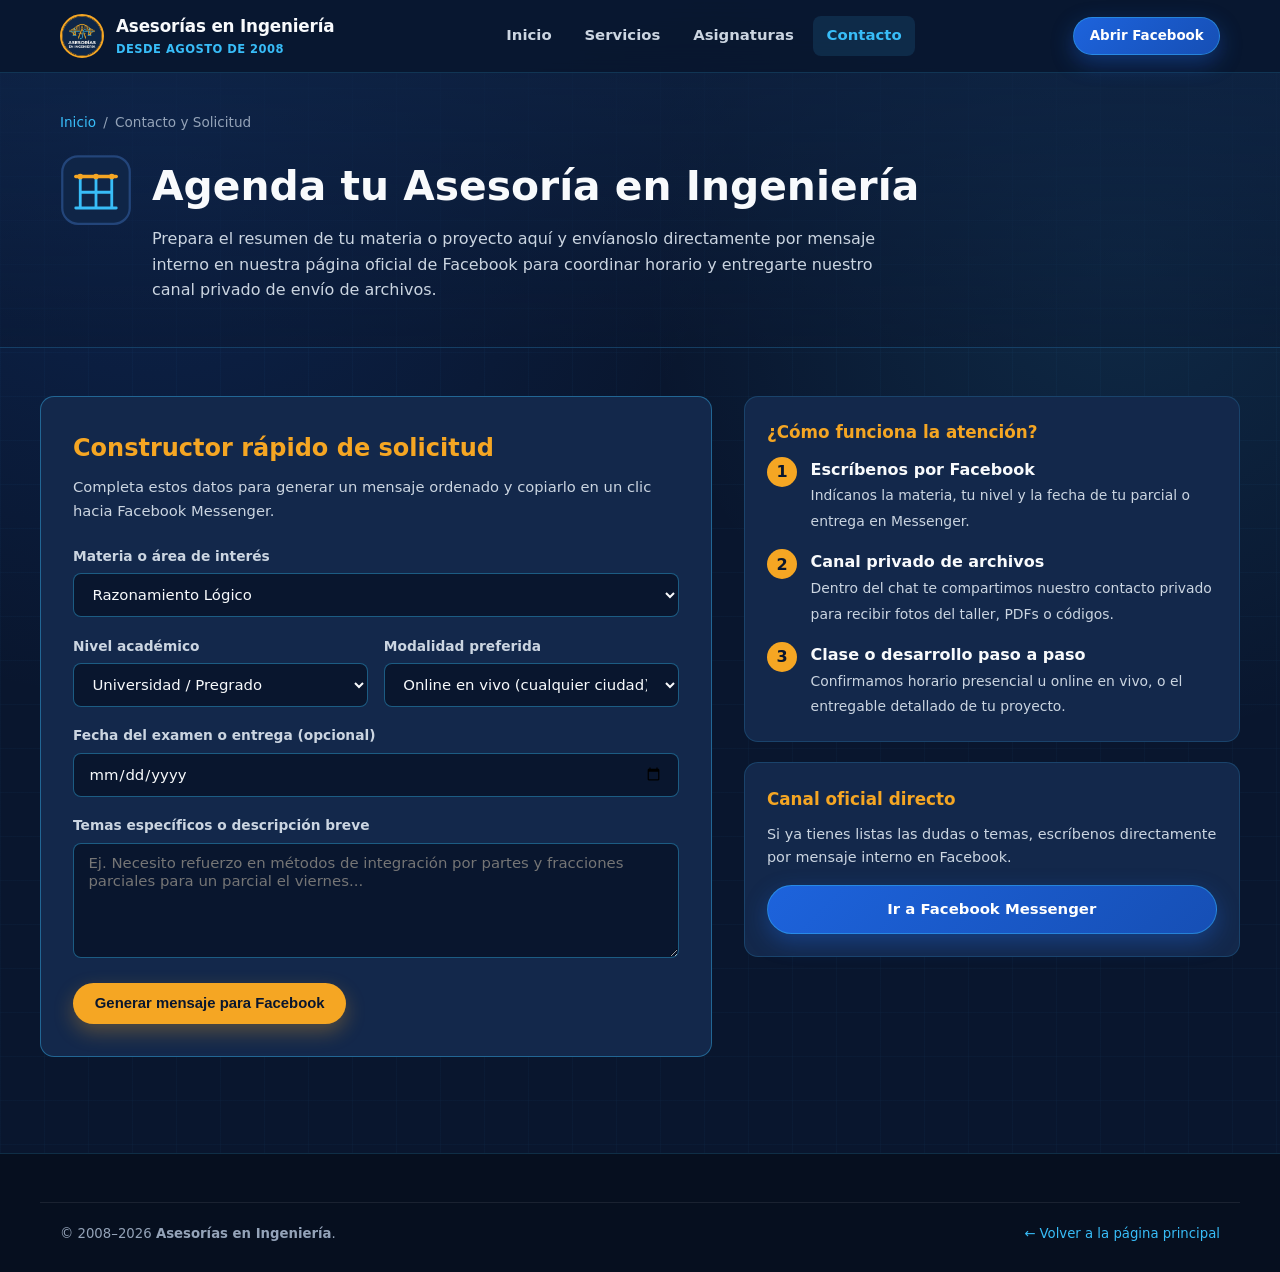
==== contacto.html @ eb4e6930 "feat: rediseño completo del sitio Asesorías en Ingeniería" ====
<!DOCTYPE html>
<html lang="es">

<head>
  <meta charset="utf-8">
  <meta name="viewport" content="width=device-width, initial-scale=1.0">
  <title>Contacto y Solicitud de Asesoría | Asesorías en Ingeniería</title>
  <meta name="description" content="Solicita clases particulares, asesoría en trabajos escritos o preparación de parciales en Asesorías en Ingeniería vía Facebook Messenger.">

  <link rel="icon" href="favicon.ico" sizes="any">
  <link rel="icon" type="image/png" sizes="32x32" href="assets/img/brand/favicon-32x32.png">
  <link rel="apple-touch-icon" href="assets/img/brand/apple-touch-icon.png">

  <link rel="stylesheet" href="assets/css/main.css">
  <link rel="stylesheet" href="assets/css/subject.css">
</head>

<body>

  <header id="site-header" class="site-header">
    <div class="container nav-inner">
      <a href="index.html" class="brand-link">
        <img src="assets/img/brand/logo-badge.png" alt="Logo Asesorías en Ingeniería">
        <div class="brand-text">
          Asesorías en Ingeniería
          <span>Desde agosto de 2008</span>
        </div>
      </a>

      <nav aria-label="Navegación principal">
        <ul id="nav-menu" class="nav-menu">
          <li><a href="index.html" class="nav-link">Inicio</a></li>
          <li><a href="index.html#servicios" class="nav-link">Servicios</a></li>
          <li><a href="index.html#materias" class="nav-link">Asignaturas</a></li>
          <li><a href="contacto.html" class="nav-link active">Contacto</a></li>
        </ul>
      </nav>

      <div class="nav-actions">
        <a href="https://www.facebook.com/eulerasesoriaspagina" target="_blank" rel="noopener noreferrer" class="btn btn-primary btn-sm">
          <span class="btn-text-hide">Abrir Facebook</span>
        </a>
        <button id="nav-toggle" class="nav-toggle" aria-label="Abrir menú" aria-expanded="false">
          <svg width="22" height="22" viewBox="0 0 24 24" fill="none" stroke="currentColor" stroke-width="2.2"><path d="M4 6h16M4 12h16M4 18h16"/></svg>
        </button>
      </div>
    </div>
  </header>

  <main>
    <section class="sub-hero">
      <div class="container">
        <nav class="breadcrumbs" aria-label="Ruta de navegación">
          <a href="index.html">Inicio</a>
          <span>/</span>
          <span>Contacto y Solicitud</span>
        </nav>

        <div class="sub-hero-head">
          <img class="sub-hero-icon" src="assets/img/icons/ingenieria-civil.svg" alt="Icono contacto">
          <div>
            <h1>Agenda tu Asesoría en Ingeniería</h1>
            <p>Prepara el resumen de tu materia o proyecto aquí y envíanoslo directamente por mensaje interno en nuestra página oficial de Facebook para coordinar horario y entregarte nuestro canal privado de envío de archivos.</p>
          </div>
        </div>
      </div>
    </section>

    <section class="container contact-grid">
      <div class="form-card">
        <h2 style="color:var(--gold); margin-bottom:0.5rem;">Constructor rápido de solicitud</h2>
        <p style="color:var(--text-muted); font-size:0.92rem; margin-bottom:1.4rem;">Completa estos datos para generar un mensaje ordenado y copiarlo en un clic hacia Facebook Messenger.</p>

        <form id="advisory-form">
          <div class="form-group">
            <label for="materia">Materia o área de interés</label>
            <select id="materia" class="form-control" required></select>
          </div>

          <div class="form-row">
            <div class="form-group">
              <label for="nivel">Nivel académico</label>
              <select id="nivel" class="form-control">
                <option value="Universidad / Pregrado">Universidad / Pregrado</option>
                <option value="Colegio / Bachillerato">Colegio / Bachillerato</option>
                <option value="Examen de admisión (UdeA / otros)">Examen de admisión (UdeA / otros)</option>
                <option value="Proyecto profesional / Posgrado">Proyecto profesional / Posgrado</option>
              </select>
            </div>

            <div class="form-group">
              <label for="modalidad">Modalidad preferida</label>
              <select id="modalidad" class="form-control">
                <option value="Online en vivo (cualquier ciudad)">Online en vivo (cualquier ciudad)</option>
                <option value="Presencial (Medellín y alrededores)">Presencial (Medellín y alrededores)</option>
                <option value="Revisión / desarrollo de trabajo escrito">Revisión / desarrollo de trabajo escrito</option>
              </select>
            </div>
          </div>

          <div class="form-group">
            <label for="fecha">Fecha del examen o entrega (opcional)</label>
            <input id="fecha" type="date" class="form-control">
          </div>

          <div class="form-group">
            <label for="detalle">Temas específicos o descripción breve</label>
            <textarea id="detalle" class="form-control" placeholder="Ej. Necesito refuerzo en métodos de integración por partes y fracciones parciales para un parcial el viernes..."></textarea>
          </div>

          <button type="submit" class="btn btn-gold">Generar mensaje para Facebook</button>
        </form>

        <div id="message-preview" class="preview-box" aria-live="polite">
          <pre id="preview-text"></pre>
          <div style="display:flex; flex-wrap:wrap; align-items:center; gap:0.75rem;">
            <button id="copy-message-btn" type="button" class="btn btn-outline btn-sm">Copiar mensaje</button>
            <a href="https://www.facebook.com/eulerasesoriaspagina" target="_blank" rel="noopener noreferrer" class="btn btn-primary btn-sm">Abrir página de Facebook →</a>
            <span id="copy-feedback" class="copy-feedback"></span>
          </div>
        </div>
      </div>

      <aside class="subject-sidebar">
        <div class="side-card">
          <h3>¿Cómo funciona la atención?</h3>
          <ul class="steps-list">
            <li>
              <span class="step-num">1</span>
              <div>
                <strong style="display:block; color:var(--text-main);">Escríbenos por Facebook</strong>
                <span style="font-size:0.87rem; color:var(--text-muted);">Indícanos la materia, tu nivel y la fecha de tu parcial o entrega en Messenger.</span>
              </div>
            </li>
            <li>
              <span class="step-num">2</span>
              <div>
                <strong style="display:block; color:var(--text-main);">Canal privado de archivos</strong>
                <span style="font-size:0.87rem; color:var(--text-muted);">Dentro del chat te compartimos nuestro contacto privado para recibir fotos del taller, PDFs o códigos.</span>
              </div>
            </li>
            <li>
              <span class="step-num">3</span>
              <div>
                <strong style="display:block; color:var(--text-main);">Clase o desarrollo paso a paso</strong>
                <span style="font-size:0.87rem; color:var(--text-muted);">Confirmamos horario presencial u online en vivo, o el entregable detallado de tu proyecto.</span>
              </div>
            </li>
          </ul>
        </div>

        <div class="side-card">
          <h3>Canal oficial directo</h3>
          <p>Si ya tienes listas las dudas o temas, escríbenos directamente por mensaje interno en Facebook.</p>
          <a href="https://www.facebook.com/eulerasesoriaspagina" target="_blank" rel="noopener noreferrer" class="btn btn-primary" style="width:100%;">Ir a Facebook Messenger</a>
        </div>
      </aside>
    </section>
  </main>

  <footer class="site-footer">
    <div class="container footer-bottom">
      <span>&copy; 2008–<span id="current-year">2026</span> <strong>Asesorías en Ingeniería</strong>.</span>
      <a href="index.html">← Volver a la página principal</a>
    </div>
  </footer>

  <script src="assets/js/data-materias.js"></script>
  <script src="assets/js/main.js"></script>
  <script src="assets/js/contact.js"></script>
</body>

</html>
---- assets/css/main.css ----
/* ==========================================================================
   Asesorías en Ingeniería — Main Design System
   Palette: Navy (#09162E / #0F2547), Royal (#1D63DC), Gold (#F5A623), Cyan (#38BDF8)
   ========================================================================== */

:root {
  --bg-deep: #09162e;
  --bg-navy: #0f2547;
  --bg-card: #13284b;
  --bg-card-hover: #18325d;
  --border-subtle: rgba(56, 189, 248, 0.18);
  --border-strong: rgba(56, 189, 248, 0.42);

  --royal: #1d63dc;
  --royal-hover: #2573f5;
  --cyan: #38bdf8;
  --gold: #f5a623;
  --gold-soft: rgba(245, 166, 35, 0.14);
  --cyan-soft: rgba(56, 189, 248, 0.12);

  --text-main: #f8fafc;
  --text-muted: #cbd5e1;
  --text-dim: #94a3b8;

  --radius-sm: 8px;
  --radius-md: 14px;
  --radius-lg: 20px;
  --shadow-card: 0 14px 34px rgba(3, 10, 24, 0.45);
  --shadow-glow: 0 0 28px rgba(56, 189, 248, 0.16);
  --transition: 0.25s cubic-bezier(0.22, 1, 0.36, 1);

  --font-sans: "Inter", "Segoe UI", system-ui, -apple-system, BlinkMacSystemFont, sans-serif;
  --font-mono: "JetBrains Mono", "Fira Code", ui-monospace, SFMono-Regular, monospace;
}

*,
*::before,
*::after {
  box-sizing: border-box;
  margin: 0;
  padding: 0;
}

html {
  scroll-behavior: smooth;
  scroll-padding-top: 86px;
}

body {
  font-family: var(--font-sans);
  background-color: var(--bg-deep);
  background-image:
    radial-gradient(circle at 12% 10%, rgba(29, 99, 220, 0.18), transparent 36%),
    radial-gradient(circle at 88% 20%, rgba(56, 189, 248, 0.12), transparent 32%),
    linear-gradient(rgba(56, 189, 248, 0.03) 1px, transparent 1px),
    linear-gradient(90deg, rgba(56, 189, 248, 0.03) 1px, transparent 1px);
  background-size: 100% 100%, 100% 100%, 44px 44px, 44px 44px;
  color: var(--text-main);
  line-height: 1.6;
  min-height: 100vh;
  overflow-x: hidden;
}

img {
  max-width: 100%;
  display: block;
}

a {
  color: var(--cyan);
  text-decoration: none;
  transition: color var(--transition);
}

a:hover {
  color: var(--gold);
}

.container {
  width: 100%;
  max-width: 1200px;
  margin: 0 auto;
  padding: 0 1.25rem;
}

/* ======================== Header & Navigation ======================== */
.site-header {
  position: fixed;
  top: 0;
  left: 0;
  right: 0;
  z-index: 1000;
  background: rgba(9, 22, 46, 0.88);
  backdrop-filter: blur(14px);
  -webkit-backdrop-filter: blur(14px);
  border-bottom: 1px solid var(--border-subtle);
  transition: box-shadow var(--transition), background var(--transition);
}

.site-header.scrolled {
  background: rgba(9, 22, 46, 0.96);
  box-shadow: 0 10px 30px rgba(0, 0, 0, 0.45);
}

.nav-inner {
  display: flex;
  align-items: center;
  justify-content: space-between;
  gap: 1rem;
  min-height: 72px;
}

.brand-link {
  display: flex;
  align-items: center;
  gap: 0.75rem;
  color: var(--text-main);
  font-weight: 800;
  font-size: 1.05rem;
  letter-spacing: -0.01em;
  flex-shrink: 0;
}

.brand-link:hover {
  color: var(--text-main);
}

.brand-link img {
  width: 44px;
  height: 44px;
  border-radius: 50%;
  border: 2px solid var(--gold);
  object-fit: cover;
}

.brand-text span {
  display: block;
  font-size: 0.72rem;
  font-weight: 600;
  color: var(--cyan);
  letter-spacing: 0.04em;
  text-transform: uppercase;
}

.nav-menu {
  display: flex;
  align-items: center;
  list-style: none;
  gap: 0.35rem;
}

.nav-link {
  display: inline-flex;
  align-items: center;
  gap: 0.35rem;
  padding: 0.5rem 0.85rem;
  border-radius: var(--radius-sm);
  color: var(--text-muted);
  font-weight: 600;
  font-size: 0.93rem;
  transition: background var(--transition), color var(--transition);
}

.nav-link:hover,
.nav-link.active {
  color: var(--text-main);
  background: rgba(56, 189, 248, 0.12);
}

.nav-link.active {
  color: var(--cyan);
}

/* Dropdown menu */
.nav-dropdown {
  position: relative;
}

.dropdown-panel {
  position: absolute;
  top: calc(100% + 0.5rem);
  left: 0;
  min-width: 260px;
  background: var(--bg-navy);
  border: 1px solid var(--border-strong);
  border-radius: var(--radius-md);
  padding: 0.5rem;
  box-shadow: var(--shadow-card);
  opacity: 0;
  visibility: hidden;
  transform: translateY(8px);
  transition: all 0.2s ease;
  list-style: none;
  z-index: 1010;
}

.nav-dropdown:hover .dropdown-panel,
.nav-dropdown:focus-within .dropdown-panel,
.nav-dropdown.open .dropdown-panel {
  opacity: 1;
  visibility: visible;
  transform: translateY(0);
}

.dropdown-panel a {
  display: flex;
  align-items: center;
  justify-content: space-between;
  padding: 0.5rem 0.75rem;
  border-radius: var(--radius-sm);
  color: var(--text-muted);
  font-size: 0.88rem;
  font-weight: 500;
}

.dropdown-panel a:hover {
  background: rgba(56, 189, 248, 0.12);
  color: var(--text-main);
}

.dropdown-label {
  font-size: 0.7rem;
  text-transform: uppercase;
  letter-spacing: 0.08em;
  color: var(--gold);
  padding: 0.45rem 0.75rem 0.2rem;
  font-weight: 700;
}

.nav-actions {
  display: flex;
  align-items: center;
  gap: 0.65rem;
}

.nav-toggle {
  display: none;
  background: rgba(255, 255, 255, 0.06);
  border: 1px solid var(--border-subtle);
  color: var(--text-main);
  width: 42px;
  height: 42px;
  border-radius: var(--radius-sm);
  cursor: pointer;
  align-items: center;
  justify-content: center;
}

/* ======================== Buttons ======================== */
.btn {
  display: inline-flex;
  align-items: center;
  justify-content: center;
  gap: 0.5rem;
  padding: 0.72rem 1.3rem;
  border-radius: 999px;
  font-weight: 700;
  font-size: 0.93rem;
  border: 1px solid transparent;
  cursor: pointer;
  transition: transform var(--transition), box-shadow var(--transition), background var(--transition), border-color var(--transition);
  text-decoration: none;
  white-space: nowrap;
}

.btn:hover {
  transform: translateY(-2px);
}

.btn-primary {
  background: linear-gradient(135deg, var(--royal), #164fb5);
  color: #ffffff;
  border-color: rgba(56, 189, 248, 0.45);
  box-shadow: 0 8px 22px rgba(29, 99, 220, 0.38);
}

.btn-primary:hover {
  color: #ffffff;
  background: linear-gradient(135deg, var(--royal-hover), var(--royal));
  box-shadow: 0 12px 28px rgba(29, 99, 220, 0.55);
}

.btn-gold {
  background: var(--gold);
  color: var(--bg-deep);
  box-shadow: 0 8px 20px rgba(245, 166, 35, 0.3);
}

.btn-gold:hover {
  color: var(--bg-deep);
  background: #ffb43b;
}

.btn-outline {
  background: rgba(19, 40, 75, 0.7);
  color: var(--text-main);
  border-color: var(--border-strong);
}

.btn-outline:hover {
  color: var(--cyan);
  border-color: var(--cyan);
  background: rgba(56, 189, 248, 0.1);
}

.btn-sm {
  padding: 0.48rem 0.95rem;
  font-size: 0.84rem;
}

/* ======================== Hero Section ======================== */
.hero {
  padding: 7.5rem 0 4.5rem;
  position: relative;
}

.hero-grid {
  display: grid;
  grid-template-columns: 1.12fr 0.88fr;
  gap: 2.75rem;
  align-items: center;
}

.hero-pill {
  display: inline-flex;
  align-items: center;
  gap: 0.5rem;
  background: var(--gold-soft);
  color: var(--gold);
  border: 1px solid rgba(245, 166, 35, 0.4);
  padding: 0.35rem 0.95rem;
  border-radius: 999px;
  font-size: 0.82rem;
  font-weight: 700;
  letter-spacing: 0.03em;
  margin-bottom: 1.15rem;
}

.hero-pill .dot {
  width: 8px;
  height: 8px;
  border-radius: 50%;
  background: var(--gold);
  box-shadow: 0 0 10px var(--gold);
}

.hero h1 {
  font-size: clamp(2.15rem, 4.2vw, 3.35rem);
  line-height: 1.12;
  font-weight: 800;
  letter-spacing: -0.02em;
  margin-bottom: 1.15rem;
}

.hero h1 .accent {
  color: var(--cyan);
}

.hero-lead {
  font-size: 1.07rem;
  color: var(--text-muted);
  margin-bottom: 1.6rem;
  max-width: 600px;
}

.hero-cta {
  display: flex;
  flex-wrap: wrap;
  gap: 0.85rem;
  margin-bottom: 1.65rem;
}

.hero-trust {
  display: flex;
  flex-wrap: wrap;
  gap: 1.2rem;
  color: var(--text-dim);
  font-size: 0.88rem;
}

.hero-trust span {
  display: inline-flex;
  align-items: center;
  gap: 0.4rem;
}

.hero-trust strong {
  color: var(--text-main);
}

.hero-card {
  background: var(--bg-card);
  border: 1px solid var(--border-strong);
  border-radius: var(--radius-lg);
  overflow: hidden;
  box-shadow: var(--shadow-card), var(--shadow-glow);
}

.hero-card-media {
  position: relative;
  aspect-ratio: 16 / 10;
  overflow: hidden;
}

.hero-card-media img {
  width: 100%;
  height: 100%;
  object-fit: cover;
}

.hero-card-overlay {
  position: absolute;
  inset: auto 0 0 0;
  padding: 1rem 1.25rem;
  background: linear-gradient(transparent, rgba(9, 22, 46, 0.94));
  display: flex;
  align-items: center;
  justify-content: space-between;
  gap: 0.75rem;
}

.hero-card-overlay span {
  font-size: 0.83rem;
  color: var(--cyan);
  font-weight: 700;
}

.hero-stats {
  display: grid;
  grid-template-columns: repeat(3, 1fr);
  border-top: 1px solid var(--border-subtle);
}

.stat-item {
  padding: 1rem 0.75rem;
  text-align: center;
}

.stat-item + .stat-item {
  border-left: 1px solid var(--border-subtle);
}

.stat-value {
  display: block;
  font-size: 1.3rem;
  font-weight: 800;
  color: var(--gold);
}

.stat-label {
  font-size: 0.77rem;
  color: var(--text-dim);
}

/* ======================== Sections Common ======================== */
.section {
  padding: 4.5rem 0;
}

.section-alt {
  background: rgba(15, 37, 71, 0.42);
  border-top: 1px solid var(--border-subtle);
  border-bottom: 1px solid var(--border-subtle);
}

.section-header {
  max-width: 720px;
  margin: 0 auto 2.75rem;
  text-align: center;
}

.section-kicker {
  display: inline-block;
  color: var(--gold);
  font-size: 0.8rem;
  font-weight: 800;
  text-transform: uppercase;
  letter-spacing: 0.1em;
  margin-bottom: 0.45rem;
}

.section-header h2 {
  font-size: clamp(1.7rem, 3vw, 2.35rem);
  font-weight: 800;
  margin-bottom: 0.65rem;
}

.section-header p {
  color: var(--text-muted);
}

/* ======================== Services Grid ======================== */
.services-grid {
  display: grid;
  grid-template-columns: repeat(3, 1fr);
  gap: 1.5rem;
  margin-bottom: 2.5rem;
}

.service-card {
  background: var(--bg-card);
  border: 1px solid var(--border-subtle);
  border-radius: var(--radius-md);
  padding: 1.65rem;
  box-shadow: var(--shadow-card);
  transition: transform var(--transition), border-color var(--transition);
  display: flex;
  flex-direction: column;
  gap: 0.85rem;
}

.service-card:hover {
  transform: translateY(-4px);
  border-color: var(--border-strong);
}

.service-num {
  width: 40px;
  height: 40px;
  border-radius: 10px;
  background: var(--cyan-soft);
  border: 1px solid var(--border-strong);
  color: var(--cyan);
  display: inline-flex;
  align-items: center;
  justify-content: center;
  font-weight: 800;
  font-family: var(--font-mono);
}

.service-card h3 {
  font-size: 1.15rem;
  color: var(--text-main);
}

.service-card p {
  color: var(--text-muted);
  font-size: 0.94rem;
}

.modalities-banner {
  display: grid;
  grid-template-columns: repeat(2, 1fr);
  gap: 1.5rem;
}

.modality-card {
  display: grid;
  grid-template-columns: 160px 1fr;
  background: var(--bg-card);
  border: 1px solid var(--border-subtle);
  border-radius: var(--radius-md);
  overflow: hidden;
  align-items: stretch;
}

.modality-card img {
  width: 100%;
  height: 100%;
  min-height: 150px;
  object-fit: cover;
}

.modality-body {
  padding: 1.25rem;
}

.modality-body h4 {
  color: var(--gold);
  margin-bottom: 0.4rem;
  font-size: 1.05rem;
}

.modality-body p {
  color: var(--text-muted);
  font-size: 0.9rem;
}

/* ======================== Subjects Database & Filter ======================== */
.catalog-toolbar {
  display: flex;
  flex-wrap: wrap;
  align-items: center;
  justify-content: space-between;
  gap: 1rem;
  margin-bottom: 2rem;
  background: var(--bg-card);
  border: 1px solid var(--border-subtle);
  padding: 1rem 1.25rem;
  border-radius: var(--radius-md);
}

.filter-tabs {
  display: flex;
  flex-wrap: wrap;
  gap: 0.5rem;
}

.filter-btn {
  background: rgba(9, 22, 46, 0.7);
  color: var(--text-muted);
  border: 1px solid var(--border-subtle);
  padding: 0.45rem 0.95rem;
  border-radius: 999px;
  font-size: 0.86rem;
  font-weight: 600;
  cursor: pointer;
  transition: all var(--transition);
}

.filter-btn:hover,
.filter-btn.active {
  background: var(--royal);
  color: #ffffff;
  border-color: var(--cyan);
}

.search-box {
  position: relative;
  flex: 1 1 250px;
  max-width: 340px;
}

.search-box input {
  width: 100%;
  padding: 0.55rem 1rem 0.55rem 2.35rem;
  border-radius: 999px;
  border: 1px solid var(--border-strong);
  background: var(--bg-deep);
  color: var(--text-main);
  font-size: 0.9rem;
  outline: none;
}

.search-box input:focus {
  border-color: var(--cyan);
  box-shadow: 0 0 0 3px rgba(56, 189, 248, 0.16);
}

.search-box svg {
  position: absolute;
  left: 0.85rem;
  top: 50%;
  transform: translateY(-50%);
  width: 16px;
  height: 16px;
  color: var(--text-dim);
  pointer-events: none;
}

.subjects-grid {
  display: grid;
  grid-template-columns: repeat(auto-fill, minmax(310px, 1fr));
  gap: 1.35rem;
}

.subject-card {
  background: var(--bg-card);
  border: 1px solid var(--border-subtle);
  border-radius: var(--radius-md);
  padding: 1.35rem;
  display: flex;
  flex-direction: column;
  gap: 0.85rem;
  transition: transform var(--transition), border-color var(--transition), background var(--transition);
}

.subject-card:hover {
  transform: translateY(-4px);
  background: var(--bg-card-hover);
  border-color: var(--cyan);
}

.subject-card-head {
  display: flex;
  align-items: center;
  gap: 0.9rem;
}

.subject-card-head img {
  width: 54px;
  height: 54px;
  flex-shrink: 0;
}

.subject-cat {
  display: inline-block;
  font-size: 0.72rem;
  font-weight: 700;
  text-transform: uppercase;
  letter-spacing: 0.06em;
  color: var(--gold);
  margin-bottom: 0.15rem;
}

.subject-card h3 {
  font-size: 1.1rem;
  color: var(--text-main);
  line-height: 1.25;
}

.subject-card p {
  font-size: 0.89rem;
  color: var(--text-muted);
  flex-grow: 1;
}

.subject-tags {
  display: flex;
  flex-wrap: wrap;
  gap: 0.4rem;
}

.topic-chip {
  font-size: 0.75rem;
  padding: 0.2rem 0.55rem;
  border-radius: 6px;
  background: rgba(9, 22, 46, 0.75);
  border: 1px solid rgba(148, 163, 184, 0.2);
  color: var(--text-dim);
}

.subject-card-foot {
  display: flex;
  align-items: center;
  justify-content: space-between;
  padding-top: 0.75rem;
  border-top: 1px solid var(--border-subtle);
  font-size: 0.82rem;
  color: var(--cyan);
  font-weight: 600;
}

.empty-state {
  text-align: center;
  padding: 2.5rem;
  background: var(--bg-card);
  border: 1px dashed var(--border-strong);
  border-radius: var(--radius-md);
  color: var(--text-muted);
  display: none;
}

/* ======================== About / Info Section ======================== */
.about-grid {
  display: grid;
  grid-template-columns: 1.1fr 0.9fr;
  gap: 2rem;
  align-items: start;
}

.about-copy {
  background: var(--bg-card);
  border: 1px solid var(--border-subtle);
  border-radius: var(--radius-md);
  padding: 2rem;
}

.about-copy h3 {
  font-size: 1.35rem;
  color: var(--gold);
  margin-bottom: 0.85rem;
}

.about-copy p + p {
  margin-top: 0.9rem;
}

.about-copy p {
  color: var(--text-muted);
}

.info-panel {
  background: var(--bg-card);
  border: 1px solid var(--border-strong);
  border-radius: var(--radius-md);
  padding: 1.75rem;
}

.info-panel-brand {
  display: flex;
  align-items: center;
  gap: 1rem;
  margin-bottom: 1.25rem;
  padding-bottom: 1rem;
  border-bottom: 1px solid var(--border-subtle);
}

.info-panel-brand img {
  width: 84px;
  background: #ffffff;
  padding: 0.45rem;
  border-radius: var(--radius-sm);
}

.info-list {
  list-style: none;
  display: grid;
  gap: 0.85rem;
}

.info-list li {
  display: flex;
  justify-content: space-between;
  gap: 1rem;
  font-size: 0.91rem;
  padding-bottom: 0.65rem;
  border-bottom: 1px solid rgba(255, 255, 255, 0.06);
}

.info-list strong {
  color: var(--text-dim);
  font-weight: 600;
}

.info-list span,
.info-list a {
  text-align: right;
  font-weight: 600;
}

/* ======================== Contact CTA Band ======================== */
.cta-band {
  background: linear-gradient(135deg, #13284b 0%, #0f2547 65%, #163b75 100%);
  border: 1px solid var(--border-strong);
  border-radius: var(--radius-lg);
  padding: 2.5rem;
  display: flex;
  flex-wrap: wrap;
  align-items: center;
  justify-content: space-between;
  gap: 1.5rem;
  box-shadow: var(--shadow-card);
}

.cta-band h2 {
  font-size: 1.65rem;
  margin-bottom: 0.4rem;
}

.cta-band p {
  color: var(--text-muted);
  max-width: 640px;
}

.cta-band-actions {
  display: flex;
  flex-wrap: wrap;
  gap: 0.85rem;
}

/* ======================== Footer ======================== */
.site-footer {
  background: #060f1f;
  border-top: 1px solid var(--border-subtle);
  padding: 3rem 0 1.75rem;
  margin-top: 2rem;
}

.footer-grid {
  display: grid;
  grid-template-columns: 1.4fr 1fr 1fr;
  gap: 2rem;
  margin-bottom: 2rem;
}

.footer-brand p {
  color: var(--text-dim);
  font-size: 0.9rem;
  margin-top: 0.75rem;
  max-width: 360px;
}

.footer-col h4 {
  color: var(--gold);
  font-size: 0.95rem;
  margin-bottom: 0.85rem;
}

.footer-col ul {
  list-style: none;
  display: grid;
  gap: 0.45rem;
}

.footer-col a {
  color: var(--text-muted);
  font-size: 0.88rem;
}

.footer-col a:hover {
  color: var(--cyan);
}

.footer-bottom {
  padding-top: 1.25rem;
  border-top: 1px solid rgba(255, 255, 255, 0.08);
  display: flex;
  flex-wrap: wrap;
  justify-content: space-between;
  gap: 0.75rem;
  color: var(--text-dim);
  font-size: 0.83rem;
}

/* ======================== Scroll Top ======================== */
.scroll-top {
  position: fixed;
  right: 1.25rem;
  bottom: 1.25rem;
  width: 44px;
  height: 44px;
  border-radius: 50%;
  background: var(--royal);
  color: #ffffff;
  border: 1px solid var(--cyan);
  display: flex;
  align-items: center;
  justify-content: center;
  opacity: 0;
  pointer-events: none;
  transition: opacity var(--transition), transform var(--transition);
  z-index: 950;
}

.scroll-top.visible {
  opacity: 1;
  pointer-events: auto;
}

.scroll-top:hover {
  transform: translateY(-3px);
  color: #ffffff;
}

/* ======================== Responsive ======================== */
@media (max-width: 960px) {
  .hero-grid,
  .about-grid,
  .services-grid,
  .modalities-banner,
  .footer-grid {
    grid-template-columns: 1fr;
  }

  .nav-toggle {
    display: inline-flex;
  }

  .nav-menu {
    position: fixed;
    top: 72px;
    left: 0;
    right: 0;
    background: var(--bg-navy);
    border-bottom: 1px solid var(--border-strong);
    flex-direction: column;
    align-items: stretch;
    padding: 1rem 1.25rem;
    gap: 0.35rem;
    display: none;
    max-height: calc(100vh - 72px);
    overflow-y: auto;
  }

  .nav-menu.open {
    display: flex;
  }

  .dropdown-panel {
    position: static;
    opacity: 1;
    visibility: visible;
    transform: none;
    box-shadow: none;
    margin-top: 0.35rem;
    display: none;
  }

  .nav-dropdown.open .dropdown-panel {
    display: block;
  }

  .nav-actions .btn-text-hide {
    display: none;
  }
}

@media (max-width: 600px) {
  .modality-card {
    grid-template-columns: 1fr;
  }

  .hero {
    padding-top: 6.25rem;
  }

  .cta-band {
    padding: 1.65rem;
  }
}
---- assets/css/subject.css ----
/* ==========================================================================
   Asesorías en Ingeniería — Subject & Contact Pages Stylesheet
   ========================================================================== */

.sub-hero {
  padding: 7rem 0 2.75rem;
  border-bottom: 1px solid var(--border-subtle);
  background: linear-gradient(180deg, rgba(15, 37, 71, 0.72) 0%, rgba(9, 22, 46, 0.4) 100%);
}

.breadcrumbs {
  display: flex;
  flex-wrap: wrap;
  align-items: center;
  gap: 0.45rem;
  font-size: 0.85rem;
  color: var(--text-dim);
  margin-bottom: 1.25rem;
}

.breadcrumbs a {
  color: var(--cyan);
}

.sub-hero-head {
  display: flex;
  align-items: flex-start;
  gap: 1.25rem;
}

.sub-hero-icon {
  width: 72px;
  height: 72px;
  flex-shrink: 0;
}

.sub-hero-head h1 {
  font-size: clamp(1.8rem, 3.4vw, 2.55rem);
  font-weight: 800;
  margin-bottom: 0.45rem;
}

.sub-hero-head p {
  color: var(--text-muted);
  max-width: 760px;
}

.subject-layout {
  display: grid;
  grid-template-columns: 1.45fr 0.75fr;
  gap: 2rem;
  padding: 3rem 0 4rem;
  align-items: start;
}

.topics-panel {
  background: var(--bg-card);
  border: 1px solid var(--border-subtle);
  border-radius: var(--radius-md);
  padding: 1.75rem;
}

.topics-panel-head {
  display: flex;
  flex-wrap: wrap;
  align-items: center;
  justify-content: space-between;
  gap: 1rem;
  margin-bottom: 1.35rem;
  padding-bottom: 1rem;
  border-bottom: 1px solid var(--border-subtle);
}

.topics-panel-head h2 {
  font-size: 1.25rem;
  color: var(--gold);
}

.topic-list {
  list-style: none;
  display: grid;
  gap: 0.85rem;
}

.topic-item {
  display: flex;
  flex-wrap: wrap;
  align-items: center;
  justify-content: space-between;
  gap: 0.85rem;
  background: rgba(9, 22, 46, 0.72);
  border: 1px solid var(--border-subtle);
  border-radius: var(--radius-sm);
  padding: 0.95rem 1.15rem;
  transition: border-color var(--transition), transform var(--transition);
}

.topic-item:hover {
  border-color: var(--cyan);
  transform: translateX(3px);
}

.topic-title-wrap {
  display: flex;
  align-items: center;
  gap: 0.75rem;
}

.topic-order {
  width: 28px;
  height: 28px;
  border-radius: 50%;
  background: var(--cyan-soft);
  color: var(--cyan);
  font-size: 0.8rem;
  font-weight: 800;
  display: inline-flex;
  align-items: center;
  justify-content: center;
  flex-shrink: 0;
}

.topic-name {
  font-weight: 600;
  color: var(--text-main);
}

.topic-note {
  display: block;
  font-size: 0.8rem;
  color: var(--text-dim);
}

.topic-badge {
  font-size: 0.78rem;
  padding: 0.35rem 0.75rem;
  border-radius: 999px;
  background: rgba(245, 166, 35, 0.14);
  color: var(--gold);
  border: 1px solid rgba(245, 166, 35, 0.35);
  font-weight: 600;
}

.topic-group-title {
  font-size: 0.82rem;
  text-transform: uppercase;
  letter-spacing: 0.08em;
  color: var(--cyan);
  margin: 1rem 0 0.2rem;
  font-weight: 700;
}

/* Sidebar */
.subject-sidebar {
  display: grid;
  gap: 1.25rem;
}

.side-card {
  background: var(--bg-card);
  border: 1px solid var(--border-subtle);
  border-radius: var(--radius-md);
  padding: 1.4rem;
}

.side-card h3 {
  font-size: 1.05rem;
  color: var(--gold);
  margin-bottom: 0.65rem;
}

.side-card p {
  font-size: 0.9rem;
  color: var(--text-muted);
  margin-bottom: 1rem;
}

.side-links {
  list-style: none;
  display: grid;
  gap: 0.45rem;
}

.side-links a {
  display: flex;
  align-items: center;
  justify-content: space-between;
  padding: 0.5rem 0.7rem;
  border-radius: var(--radius-sm);
  color: var(--text-muted);
  font-size: 0.88rem;
  background: rgba(9, 22, 46, 0.55);
}

.side-links a:hover,
.side-links a.current {
  color: var(--text-main);
  background: rgba(29, 99, 220, 0.25);
  border-left: 3px solid var(--cyan);
}

/* Contact Form & Funnel */
.contact-grid {
  display: grid;
  grid-template-columns: 1.15fr 0.85fr;
  gap: 2rem;
  padding: 3rem 0 4rem;
  align-items: start;
}

.form-card {
  background: var(--bg-card);
  border: 1px solid var(--border-strong);
  border-radius: var(--radius-md);
  padding: 2rem;
}

.form-row {
  display: grid;
  grid-template-columns: 1fr 1fr;
  gap: 1rem;
}

.form-group {
  margin-bottom: 1.1rem;
}

.form-group label {
  display: block;
  font-size: 0.86rem;
  font-weight: 700;
  color: var(--text-muted);
  margin-bottom: 0.4rem;
}

.form-control {
  width: 100%;
  padding: 0.68rem 0.9rem;
  border-radius: var(--radius-sm);
  border: 1px solid var(--border-strong);
  background: var(--bg-deep);
  color: var(--text-main);
  font-family: inherit;
  font-size: 0.93rem;
  outline: none;
}

.form-control:focus {
  border-color: var(--cyan);
  box-shadow: 0 0 0 3px rgba(56, 189, 248, 0.16);
}

textarea.form-control {
  min-height: 115px;
  resize: vertical;
}

.preview-box {
  margin-top: 1.25rem;
  background: var(--bg-deep);
  border: 1px dashed var(--cyan);
  border-radius: var(--radius-sm);
  padding: 1rem;
  display: none;
}

.preview-box.visible {
  display: block;
}

.preview-box pre {
  white-space: pre-wrap;
  font-family: var(--font-sans);
  font-size: 0.88rem;
  color: var(--text-muted);
  margin-bottom: 0.85rem;
}

.copy-feedback {
  font-size: 0.83rem;
  color: #4ade80;
  font-weight: 700;
  margin-left: 0.5rem;
}

.steps-list {
  list-style: none;
  display: grid;
  gap: 1rem;
}

.steps-list li {
  display: flex;
  gap: 0.85rem;
  align-items: flex-start;
}

.step-num {
  width: 30px;
  height: 30px;
  border-radius: 50%;
  background: var(--gold);
  color: var(--bg-deep);
  font-weight: 800;
  display: inline-flex;
  align-items: center;
  justify-content: center;
  flex-shrink: 0;
}

@media (max-width: 900px) {
  .subject-layout,
  .contact-grid,
  .form-row {
    grid-template-columns: 1fr;
  }

  .sub-hero-head {
    flex-direction: column;
  }
}
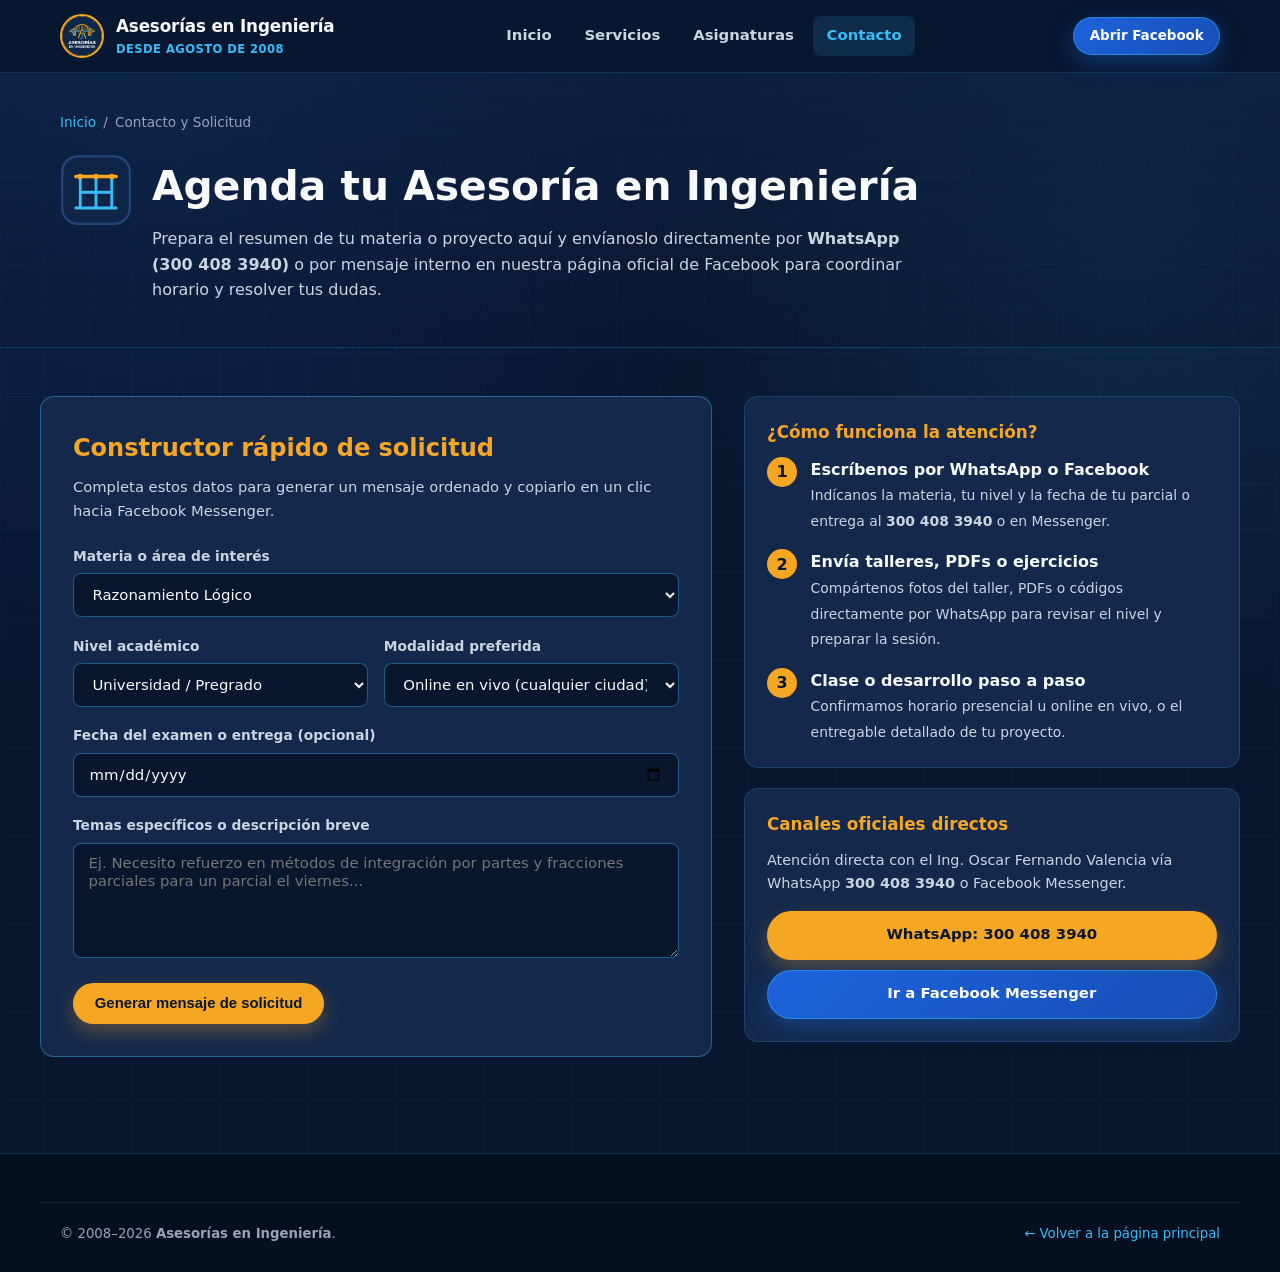
==== commit c7e41dde: "feat: add local PDF/TXT library, interactive theory modules, Canvas 2D labs and quizzes" ====
--- a/contacto.html
+++ b/contacto.html
@@ -60,7 +60,7 @@
           <img class="sub-hero-icon" src="assets/img/icons/ingenieria-civil.svg" alt="Icono contacto">
           <div>
             <h1>Agenda tu Asesoría en Ingeniería</h1>
-            <p>Prepara el resumen de tu materia o proyecto aquí y envíanoslo directamente por mensaje interno en nuestra página oficial de Facebook para coordinar horario y entregarte nuestro canal privado de envío de archivos.</p>
+            <p>Prepara el resumen de tu materia o proyecto aquí y envíanoslo directamente por <strong>WhatsApp (300 408 3940)</strong> o por mensaje interno en nuestra página oficial de Facebook para coordinar horario y resolver tus dudas.</p>
           </div>
         </div>
       </div>
@@ -108,14 +108,15 @@
             <textarea id="detalle" class="form-control" placeholder="Ej. Necesito refuerzo en métodos de integración por partes y fracciones parciales para un parcial el viernes..."></textarea>
           </div>
 
-          <button type="submit" class="btn btn-gold">Generar mensaje para Facebook</button>
+          <button type="submit" class="btn btn-gold">Generar mensaje de solicitud</button>
         </form>
 
         <div id="message-preview" class="preview-box" aria-live="polite">
           <pre id="preview-text"></pre>
           <div style="display:flex; flex-wrap:wrap; align-items:center; gap:0.75rem;">
             <button id="copy-message-btn" type="button" class="btn btn-outline btn-sm">Copiar mensaje</button>
-            <a href="https://www.facebook.com/eulerasesoriaspagina" target="_blank" rel="noopener noreferrer" class="btn btn-primary btn-sm">Abrir página de Facebook →</a>
+            <a id="wa-direct-btn" href="https://wa.me/573004083940" target="_blank" rel="noopener noreferrer" class="btn btn-gold btn-sm">Enviar por WhatsApp (300 408 3940) →</a>
+            <a href="https://www.facebook.com/eulerasesoriaspagina" target="_blank" rel="noopener noreferrer" class="btn btn-primary btn-sm">Abrir Facebook →</a>
             <span id="copy-feedback" class="copy-feedback"></span>
           </div>
         </div>
@@ -128,15 +129,15 @@
             <li>
               <span class="step-num">1</span>
               <div>
-                <strong style="display:block; color:var(--text-main);">Escríbenos por Facebook</strong>
-                <span style="font-size:0.87rem; color:var(--text-muted);">Indícanos la materia, tu nivel y la fecha de tu parcial o entrega en Messenger.</span>
+                <strong style="display:block; color:var(--text-main);">Escríbenos por WhatsApp o Facebook</strong>
+                <span style="font-size:0.87rem; color:var(--text-muted);">Indícanos la materia, tu nivel y la fecha de tu parcial o entrega al <strong>300 408 3940</strong> o en Messenger.</span>
               </div>
             </li>
             <li>
               <span class="step-num">2</span>
               <div>
-                <strong style="display:block; color:var(--text-main);">Canal privado de archivos</strong>
-                <span style="font-size:0.87rem; color:var(--text-muted);">Dentro del chat te compartimos nuestro contacto privado para recibir fotos del taller, PDFs o códigos.</span>
+                <strong style="display:block; color:var(--text-main);">Envía talleres, PDFs o ejercicios</strong>
+                <span style="font-size:0.87rem; color:var(--text-muted);">Compártenos fotos del taller, PDFs o códigos directamente por WhatsApp para revisar el nivel y preparar la sesión.</span>
               </div>
             </li>
             <li>
@@ -150,8 +151,9 @@
         </div>
 
         <div class="side-card">
-          <h3>Canal oficial directo</h3>
-          <p>Si ya tienes listas las dudas o temas, escríbenos directamente por mensaje interno en Facebook.</p>
+          <h3>Canales oficiales directos</h3>
+          <p>Atención directa con el Ing. Oscar Fernando Valencia vía WhatsApp <strong>300 408 3940</strong> o Facebook Messenger.</p>
+          <a href="https://wa.me/573004083940" target="_blank" rel="noopener noreferrer" class="btn btn-gold" style="width:100%; margin-bottom:0.65rem;">WhatsApp: 300 408 3940</a>
           <a href="https://www.facebook.com/eulerasesoriaspagina" target="_blank" rel="noopener noreferrer" class="btn btn-primary" style="width:100%;">Ir a Facebook Messenger</a>
         </div>
       </aside>
--- a/assets/css/subject.css
+++ b/assets/css/subject.css
@@ -319,3 +319,375 @@
     flex-direction: column;
   }
 }
+
+/* ==========================================================================
+   Interactive Learning Modules, Labs, Text Viewer & Self-Evaluation Quiz
+   ========================================================================== */
+.subject-tabs {
+  display: flex;
+  flex-wrap: wrap;
+  gap: 0.55rem;
+  margin-bottom: 1.5rem;
+  background: var(--bg-card);
+  border: 1px solid var(--border-subtle);
+  padding: 0.65rem;
+  border-radius: var(--radius-md);
+}
+
+.subject-tab-btn {
+  flex: 1 1 160px;
+  padding: 0.65rem 0.9rem;
+  border-radius: var(--radius-sm);
+  border: 1px solid transparent;
+  background: rgba(9, 22, 46, 0.65);
+  color: var(--text-muted);
+  font-weight: 700;
+  font-size: 0.88rem;
+  cursor: pointer;
+  transition: all var(--transition);
+  text-align: center;
+}
+
+.subject-tab-btn:hover {
+  color: var(--text-main);
+  border-color: var(--border-strong);
+}
+
+.subject-tab-btn.active {
+  background: linear-gradient(135deg, var(--royal), #164fb5);
+  color: #ffffff;
+  border-color: var(--cyan);
+  box-shadow: 0 6px 18px rgba(29, 99, 220, 0.35);
+}
+
+.tab-panel {
+  display: none;
+}
+
+.tab-panel.active {
+  display: block;
+}
+
+.learning-intro {
+  background: rgba(9, 22, 46, 0.72);
+  border: 1px solid var(--border-subtle);
+  border-left: 4px solid var(--gold);
+  border-radius: var(--radius-sm);
+  padding: 1rem 1.15rem;
+  margin-bottom: 1.25rem;
+  color: var(--text-muted);
+  font-size: 0.93rem;
+}
+
+.theory-stack {
+  display: grid;
+  gap: 1rem;
+}
+
+.theory-card {
+  background: rgba(9, 22, 46, 0.78);
+  border: 1px solid var(--border-subtle);
+  border-radius: var(--radius-sm);
+  overflow: hidden;
+  transition: border-color var(--transition);
+}
+
+.theory-card[open] {
+  border-color: var(--cyan);
+}
+
+.theory-card summary {
+  list-style: none;
+  cursor: pointer;
+  padding: 1rem 1.15rem;
+  display: flex;
+  align-items: center;
+  justify-content: space-between;
+  gap: 0.75rem;
+  font-weight: 700;
+  font-size: 1rem;
+  color: var(--text-main);
+  background: rgba(19, 40, 75, 0.65);
+}
+
+.theory-card summary::-webkit-details-marker {
+  display: none;
+}
+
+.theory-card summary .theory-tag {
+  font-size: 0.75rem;
+  padding: 0.22rem 0.65rem;
+  border-radius: 999px;
+  background: var(--gold-soft);
+  color: var(--gold);
+  border: 1px solid rgba(245, 166, 35, 0.35);
+  white-space: nowrap;
+}
+
+.theory-body {
+  padding: 1.1rem 1.2rem 1.25rem;
+  display: grid;
+  gap: 0.85rem;
+  color: var(--text-muted);
+  font-size: 0.93rem;
+  border-top: 1px solid var(--border-subtle);
+}
+
+.theory-body ul {
+  padding-left: 1.25rem;
+  display: grid;
+  gap: 0.4rem;
+}
+
+.formula-box {
+  background: #060f20;
+  border: 1px solid rgba(56, 189, 248, 0.35);
+  border-radius: var(--radius-sm);
+  padding: 0.85rem 1rem;
+  font-family: var(--font-mono);
+  font-size: 0.87rem;
+  color: var(--cyan);
+  overflow-x: auto;
+  white-space: pre-wrap;
+}
+
+.example-box {
+  background: rgba(29, 99, 220, 0.12);
+  border: 1px solid rgba(56, 189, 248, 0.28);
+  border-radius: var(--radius-sm);
+  padding: 0.9rem 1rem;
+}
+
+.example-box strong {
+  display: block;
+  color: var(--gold);
+  margin-bottom: 0.35rem;
+  font-size: 0.88rem;
+}
+
+/* Interactive Lab / Calculator */
+.lab-panel {
+  background: rgba(9, 22, 46, 0.78);
+  border: 1px solid var(--border-strong);
+  border-radius: var(--radius-sm);
+  padding: 1.25rem;
+  display: grid;
+  gap: 1rem;
+}
+
+.lab-grid {
+  display: grid;
+  grid-template-columns: repeat(auto-fit, minmax(180px, 1fr));
+  gap: 0.85rem;
+}
+
+.lab-field label {
+  display: block;
+  font-size: 0.8rem;
+  font-weight: 700;
+  color: var(--text-muted);
+  margin-bottom: 0.35rem;
+}
+
+.lab-field input,
+.lab-field select {
+  width: 100%;
+  padding: 0.55rem 0.75rem;
+  border-radius: var(--radius-sm);
+  border: 1px solid var(--border-strong);
+  background: var(--bg-deep);
+  color: var(--text-main);
+  font-size: 0.9rem;
+}
+
+.lab-actions {
+  display: flex;
+  flex-wrap: wrap;
+  gap: 0.65rem;
+}
+
+.lab-output {
+  background: #060f20;
+  border: 1px solid var(--border-subtle);
+  border-left: 4px solid var(--cyan);
+  border-radius: var(--radius-sm);
+  padding: 1rem;
+  font-family: var(--font-mono);
+  font-size: 0.85rem;
+  color: #e2e8f0;
+  white-space: pre-wrap;
+  overflow-x: auto;
+}
+
+.lab-canvas-wrap {
+  background: #060f20;
+  border: 1px solid var(--border-subtle);
+  border-radius: var(--radius-sm);
+  padding: 0.65rem;
+}
+
+.lab-canvas-wrap canvas {
+  width: 100%;
+  height: auto;
+  display: block;
+}
+
+/* Local Extracted Files & Text Viewer */
+.doc-actions {
+  display: flex;
+  flex-wrap: wrap;
+  gap: 0.5rem;
+}
+
+.doc-item-card {
+  display: flex;
+  flex-wrap: wrap;
+  align-items: center;
+  justify-content: space-between;
+  gap: 0.85rem;
+  background: rgba(9, 22, 46, 0.72);
+  border: 1px solid var(--border-subtle);
+  border-radius: var(--radius-sm);
+  padding: 0.9rem 1.1rem;
+}
+
+.doc-item-card:hover {
+  border-color: var(--cyan);
+}
+
+.doc-meta {
+  font-size: 0.78rem;
+  color: var(--text-dim);
+  margin-top: 0.2rem;
+}
+
+.text-viewer-modal {
+  position: fixed;
+  inset: 0;
+  z-index: 2000;
+  background: rgba(3, 10, 24, 0.86);
+  backdrop-filter: blur(6px);
+  display: none;
+  align-items: center;
+  justify-content: center;
+  padding: 1.25rem;
+}
+
+.text-viewer-modal.open {
+  display: flex;
+}
+
+.text-viewer-dialog {
+  background: var(--bg-navy);
+  border: 1px solid var(--border-strong);
+  border-radius: var(--radius-md);
+  width: min(920px, 100%);
+  max-height: 86vh;
+  display: flex;
+  flex-direction: column;
+  box-shadow: var(--shadow-card);
+}
+
+.text-viewer-head {
+  padding: 1rem 1.25rem;
+  border-bottom: 1px solid var(--border-subtle);
+  display: flex;
+  align-items: center;
+  justify-content: space-between;
+  gap: 1rem;
+}
+
+.text-viewer-head h3 {
+  font-size: 1.02rem;
+  color: var(--gold);
+}
+
+.text-viewer-toolbar {
+  padding: 0.75rem 1.25rem;
+  border-bottom: 1px solid var(--border-subtle);
+  display: flex;
+  flex-wrap: wrap;
+  align-items: center;
+  gap: 0.75rem;
+  background: rgba(9, 22, 46, 0.55);
+}
+
+.text-viewer-content {
+  padding: 1.15rem 1.25rem;
+  overflow: auto;
+  font-family: var(--font-mono);
+  font-size: 0.82rem;
+  line-height: 1.55;
+  color: #e2e8f0;
+  white-space: pre-wrap;
+  background: #060f20;
+  flex: 1;
+}
+
+/* Interactive Quiz */
+.quiz-stack {
+  display: grid;
+  gap: 1rem;
+}
+
+.quiz-card {
+  background: rgba(9, 22, 46, 0.78);
+  border: 1px solid var(--border-subtle);
+  border-radius: var(--radius-sm);
+  padding: 1.1rem 1.2rem;
+}
+
+.quiz-card h4 {
+  color: var(--text-main);
+  font-size: 0.98rem;
+  margin-bottom: 0.75rem;
+}
+
+.quiz-options {
+  display: grid;
+  gap: 0.45rem;
+}
+
+.quiz-opt-btn {
+  text-align: left;
+  padding: 0.6rem 0.9rem;
+  border-radius: var(--radius-sm);
+  border: 1px solid var(--border-subtle);
+  background: rgba(19, 40, 75, 0.65);
+  color: var(--text-muted);
+  font-size: 0.88rem;
+  cursor: pointer;
+  transition: all var(--transition);
+}
+
+.quiz-opt-btn:hover {
+  border-color: var(--cyan);
+  color: var(--text-main);
+}
+
+.quiz-opt-btn.correct {
+  background: rgba(22, 163, 74, 0.24);
+  border-color: #4ade80;
+  color: #ffffff;
+}
+
+.quiz-opt-btn.wrong {
+  background: rgba(220, 38, 38, 0.22);
+  border-color: #f87171;
+  color: #ffffff;
+}
+
+.quiz-feedback {
+  margin-top: 0.7rem;
+  font-size: 0.85rem;
+  padding: 0.65rem 0.85rem;
+  border-radius: var(--radius-sm);
+  display: none;
+}
+
+.quiz-feedback.visible {
+  display: block;
+  background: rgba(56, 189, 248, 0.12);
+  border: 1px solid rgba(56, 189, 248, 0.35);
+  color: var(--text-main);
+}
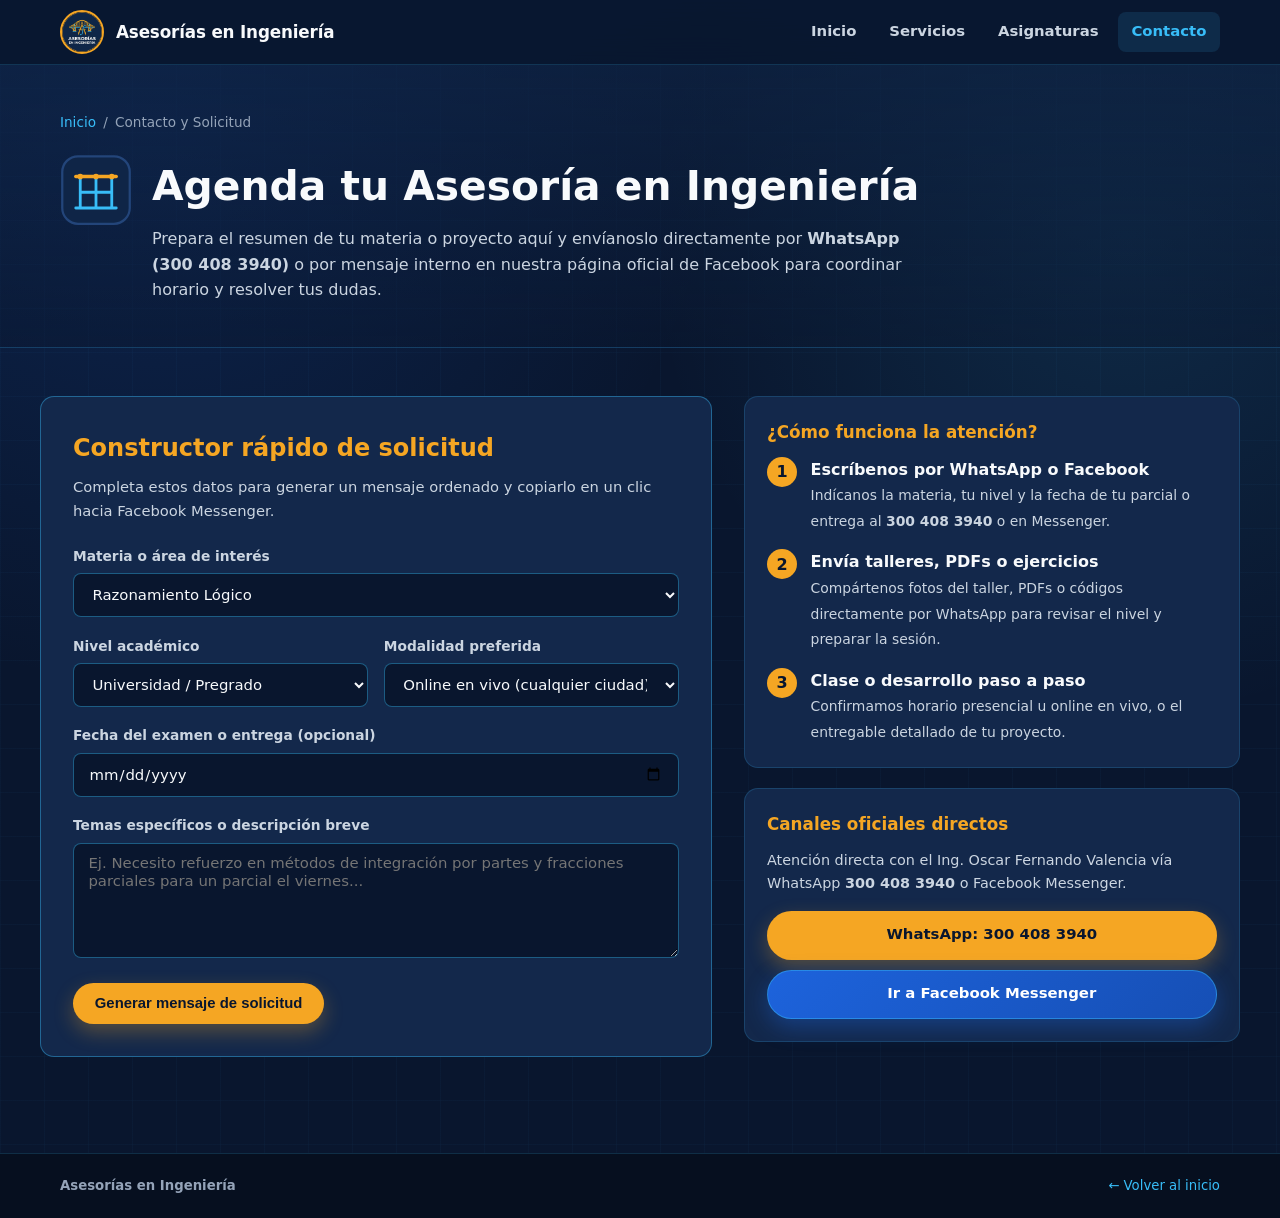
==== commit f3c910f0: "fix(ui): simplify mobile navbar and footer, update Facebook URL, centralize contact and show PDF-onl" ====
--- a/contacto.html
+++ b/contacto.html
@@ -21,10 +21,7 @@
     <div class="container nav-inner">
       <a href="index.html" class="brand-link">
         <img src="assets/img/brand/logo-badge.png" alt="Logo Asesorías en Ingeniería">
-        <div class="brand-text">
-          Asesorías en Ingeniería
-          <span>Desde agosto de 2008</span>
-        </div>
+        <div class="brand-text">Asesorías en Ingeniería</div>
       </a>
 
       <nav aria-label="Navegación principal">
@@ -36,14 +33,9 @@
         </ul>
       </nav>
 
-      <div class="nav-actions">
-        <a href="https://www.facebook.com/eulerasesoriaspagina" target="_blank" rel="noopener noreferrer" class="btn btn-primary btn-sm">
-          <span class="btn-text-hide">Abrir Facebook</span>
-        </a>
-        <button id="nav-toggle" class="nav-toggle" aria-label="Abrir menú" aria-expanded="false">
-          <svg width="22" height="22" viewBox="0 0 24 24" fill="none" stroke="currentColor" stroke-width="2.2"><path d="M4 6h16M4 12h16M4 18h16"/></svg>
-        </button>
-      </div>
+      <button id="nav-toggle" class="nav-toggle" aria-label="Abrir menú" aria-expanded="false">
+        <svg width="22" height="22" viewBox="0 0 24 24" fill="none" stroke="currentColor" stroke-width="2.2"><path d="M4 6h16M4 12h16M4 18h16"/></svg>
+      </button>
     </div>
   </header>
 
@@ -116,7 +108,7 @@
           <div style="display:flex; flex-wrap:wrap; align-items:center; gap:0.75rem;">
             <button id="copy-message-btn" type="button" class="btn btn-outline btn-sm">Copiar mensaje</button>
             <a id="wa-direct-btn" href="https://wa.me/573004083940" target="_blank" rel="noopener noreferrer" class="btn btn-gold btn-sm">Enviar por WhatsApp (300 408 3940) →</a>
-            <a href="https://www.facebook.com/eulerasesoriaspagina" target="_blank" rel="noopener noreferrer" class="btn btn-primary btn-sm">Abrir Facebook →</a>
+            <a href="https://web.facebook.com/profile.php?id=61596656610578" target="_blank" rel="noopener noreferrer" class="btn btn-primary btn-sm">Abrir Facebook →</a>
             <span id="copy-feedback" class="copy-feedback"></span>
           </div>
         </div>
@@ -154,7 +146,7 @@
           <h3>Canales oficiales directos</h3>
           <p>Atención directa con el Ing. Oscar Fernando Valencia vía WhatsApp <strong>300 408 3940</strong> o Facebook Messenger.</p>
           <a href="https://wa.me/573004083940" target="_blank" rel="noopener noreferrer" class="btn btn-gold" style="width:100%; margin-bottom:0.65rem;">WhatsApp: 300 408 3940</a>
-          <a href="https://www.facebook.com/eulerasesoriaspagina" target="_blank" rel="noopener noreferrer" class="btn btn-primary" style="width:100%;">Ir a Facebook Messenger</a>
+          <a href="https://web.facebook.com/profile.php?id=61596656610578" target="_blank" rel="noopener noreferrer" class="btn btn-primary" style="width:100%;">Ir a Facebook Messenger</a>
         </div>
       </aside>
     </section>
@@ -162,8 +154,8 @@
 
   <footer class="site-footer">
     <div class="container footer-bottom">
-      <span>&copy; 2008–<span id="current-year">2026</span> <strong>Asesorías en Ingeniería</strong>.</span>
-      <a href="index.html">← Volver a la página principal</a>
+      <span><strong>Asesorías en Ingeniería</strong></span>
+      <a href="index.html">← Volver al inicio</a>
     </div>
   </footer>
 
--- a/assets/css/main.css
+++ b/assets/css/main.css
@@ -43,7 +43,7 @@
 
 html {
   scroll-behavior: smooth;
-  scroll-padding-top: 86px;
+  scroll-padding-top: 80px;
 }
 
 body {
@@ -106,8 +106,8 @@
   display: flex;
   align-items: center;
   justify-content: space-between;
-  gap: 1rem;
-  min-height: 72px;
+  gap: 0.75rem;
+  min-height: 64px;
 }
 
 .brand-link {
@@ -118,7 +118,8 @@
   font-weight: 800;
   font-size: 1.05rem;
   letter-spacing: -0.01em;
-  flex-shrink: 0;
+  flex-shrink: 1;
+  min-width: 0;
 }
 
 .brand-link:hover {
@@ -235,8 +236,10 @@
 
 .nav-toggle {
   display: none;
-  background: rgba(255, 255, 255, 0.06);
-  border: 1px solid var(--border-subtle);
+  flex-shrink: 0;
+  margin-left: auto;
+  background: rgba(19, 40, 75, 0.85);
+  border: 1px solid var(--border-strong);
   color: var(--text-main);
   width: 42px;
   height: 42px;
@@ -853,7 +856,7 @@
 .site-footer {
   background: #060f1f;
   border-top: 1px solid var(--border-subtle);
-  padding: 3rem 0 1.75rem;
+  padding: 1.35rem 0;
   margin-top: 2rem;
 }
 
@@ -893,10 +896,11 @@
 }
 
 .footer-bottom {
-  padding-top: 1.25rem;
-  border-top: 1px solid rgba(255, 255, 255, 0.08);
+  padding-top: 0;
+  border-top: none;
   display: flex;
   flex-wrap: wrap;
+  align-items: center;
   justify-content: space-between;
   gap: 0.75rem;
   color: var(--text-dim);
@@ -949,7 +953,7 @@
 
   .nav-menu {
     position: fixed;
-    top: 72px;
+    top: 64px;
     left: 0;
     right: 0;
     background: var(--bg-navy);
@@ -959,7 +963,7 @@
     padding: 1rem 1.25rem;
     gap: 0.35rem;
     display: none;
-    max-height: calc(100vh - 72px);
+    max-height: calc(100vh - 64px);
     overflow-y: auto;
   }
 
@@ -987,6 +991,20 @@
 }
 
 @media (max-width: 600px) {
+  .container {
+    padding: 0 1rem;
+  }
+
+  .brand-link {
+    font-size: 0.95rem;
+    gap: 0.55rem;
+  }
+
+  .brand-link img {
+    width: 36px;
+    height: 36px;
+  }
+
   .modality-card {
     grid-template-columns: 1fr;
   }
